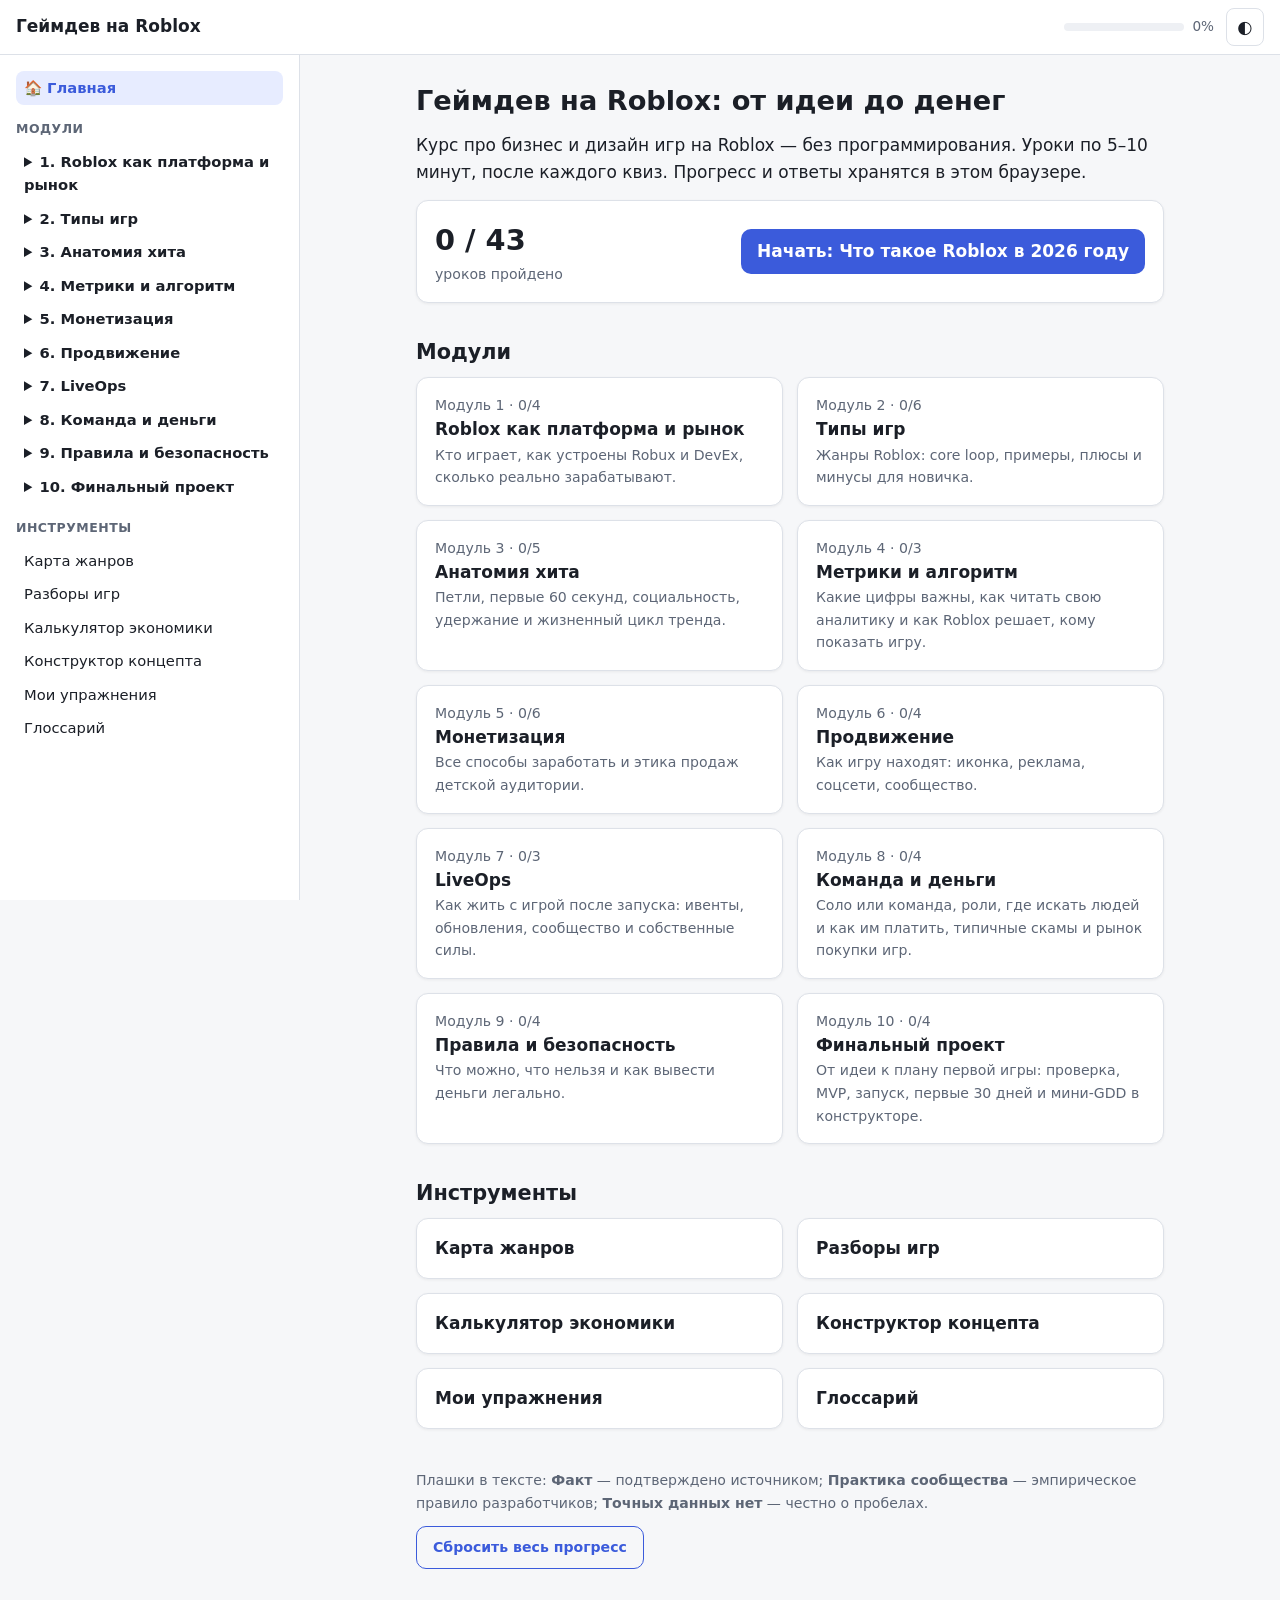
==== index.html @ 08d5ac03 "Курс «Геймдев на Roblox: от идеи до денег» 10 модулей, 43 урока с квизами, упражнения «Сыграй и разб" ====
<!doctype html>
<html lang="ru">
<head>
<meta charset="utf-8">
<meta name="viewport" content="width=device-width, initial-scale=1">
<title>Геймдев на Roblox: от идеи до денег</title>
<link rel="stylesheet" href="style.css">
<script>
  // Тема применяется до отрисовки, чтобы не мигало
  try { var t = JSON.parse(localStorage.getItem('rbx-course-v1') || '{}').theme; if (t) document.documentElement.dataset.theme = t; } catch (e) {}
  window.COURSE = { modules: [], glossary: [], games: [], genres: [] };
</script>
</head>
<body>
<header class="top">
  <button class="icon-btn" id="menu-btn" aria-label="Меню">☰</button>
  <a href="#/" class="brand">Геймдев на Roblox</a>
  <div class="top-progress" title="Пройдено уроков"><div class="bar"><i id="top-bar"></i></div><span id="top-pct">0%</span></div>
  <button class="icon-btn" id="theme-btn" aria-label="Сменить тему">◐</button>
</header>
<div class="layout">
  <nav id="sidebar" class="sidebar" aria-label="Содержание"></nav>
  <main id="app" class="main" tabindex="-1"></main>
</div>
<div id="gl-pop" class="gl-pop" role="tooltip" hidden></div>

<!-- Контент: порядок подключения = порядок модулей -->
<script src="content/glossary.js"></script>
<script src="content/genres.js"></script>
<script src="content/games.js"></script>
<script src="content/m01.js"></script>
<script src="content/m02.js"></script>
<script src="content/m03.js"></script>
<script src="content/m04.js"></script>
<script src="content/m05.js"></script>
<script src="content/m06.js"></script>
<script src="content/m07.js"></script>
<script src="content/m08.js"></script>
<script src="content/m09.js"></script>
<script src="content/m10.js"></script>

<script src="tools.js"></script>
<script src="app.js"></script>
</body>
</html>
---- style.css ----
:root {
  --bg: #f6f7f9; --surface: #fff; --surface-2: #eef0f4; --text: #1b1f27; --muted: #5d6676;
  --border: #dde1e8; --accent: #3b5bdb; --accent-soft: #e7ecff; --ok: #2b8a3e; --ok-soft: #e6f4ea;
  --bad: #c92a2a; --bad-soft: #fdecec; --warn: #b26a00; --warn-soft: #fff4e0;
  --practice: #7048e8; --practice-soft: #f0ebff; --radius: 12px; --shadow: 0 1px 3px rgba(0,0,0,.06);
}
:root[data-theme="dark"] {
  --bg: #12151b; --surface: #1a1e26; --surface-2: #232834; --text: #e6e9ef; --muted: #9aa3b2;
  --border: #2e3442; --accent: #7c95ff; --accent-soft: #232c4d; --ok: #69db7c; --ok-soft: #1c3324;
  --bad: #ff8787; --bad-soft: #3a1f22; --warn: #ffc078; --warn-soft: #3a2c17;
  --practice: #b197fc; --practice-soft: #2a2342; --shadow: none;
}
@media (prefers-color-scheme: dark) {
  :root:not([data-theme="light"]) {
    --bg: #12151b; --surface: #1a1e26; --surface-2: #232834; --text: #e6e9ef; --muted: #9aa3b2;
    --border: #2e3442; --accent: #7c95ff; --accent-soft: #232c4d; --ok: #69db7c; --ok-soft: #1c3324;
    --bad: #ff8787; --bad-soft: #3a1f22; --warn: #ffc078; --warn-soft: #3a2c17;
    --practice: #b197fc; --practice-soft: #2a2342; --shadow: none;
  }
}

* { box-sizing: border-box; }
html { -webkit-text-size-adjust: 100%; }
body { margin: 0; background: var(--bg); color: var(--text); font: 17px/1.6 system-ui, -apple-system, "Segoe UI", Roboto, sans-serif; }
a { color: var(--accent); }
h1, h2, h3 { line-height: 1.25; }
h1 { font-size: 1.7rem; margin: .2em 0 .5em; }
h2 { font-size: 1.3rem; margin: 1.8em 0 .5em; }
h3 { font-size: 1.08rem; margin: 1.4em 0 .4em; }
p { margin: .6em 0; }
button, input, select, textarea { font: inherit; color: inherit; }

/* Шапка */
.top { position: sticky; top: 0; z-index: 20; display: flex; align-items: center; gap: 12px; padding: 8px 16px; background: var(--surface); border-bottom: 1px solid var(--border); }
.brand { font-weight: 700; color: var(--text); text-decoration: none; white-space: nowrap; }
.top-progress { margin-left: auto; display: flex; align-items: center; gap: 8px; font-size: .85rem; color: var(--muted); }
.bar { width: 120px; height: 8px; background: var(--surface-2); border-radius: 99px; overflow: hidden; }
.bar i { display: block; height: 100%; width: 0; background: var(--accent); transition: width .3s; }
.icon-btn { background: none; border: 1px solid var(--border); border-radius: 8px; width: 38px; height: 38px; cursor: pointer; font-size: 1.1rem; }

/* Раскладка */
.layout { display: flex; }
.sidebar { width: 300px; flex-shrink: 0; height: calc(100vh - 55px); position: sticky; top: 55px; overflow-y: auto; padding: 16px; border-right: 1px solid var(--border); background: var(--surface); font-size: .92rem; }
.main { flex: 1; min-width: 0; max-width: 780px; margin: 0 auto; padding: 24px 16px 80px; outline: none; }
.main.wide { max-width: 1100px; }
#menu-btn { display: none; }
@media (max-width: 900px) {
  #menu-btn { display: block; }
  .sidebar { position: fixed; left: 0; top: 55px; z-index: 15; transform: translateX(-100%); transition: transform .2s; box-shadow: 0 0 40px rgba(0,0,0,.2); }
  .sidebar.open { transform: none; }
  .bar { width: 60px; }
  .brand { font-size: .95rem; }
}

/* Навигация */
.nav-group { margin-bottom: 14px; }
.nav-group > .nav-title { font-weight: 600; font-size: .78rem; text-transform: uppercase; letter-spacing: .04em; color: var(--muted); margin: 0 0 6px; }
.sidebar a { display: flex; gap: 8px; padding: 5px 8px; border-radius: 8px; color: var(--text); text-decoration: none; }
.sidebar a:hover { background: var(--surface-2); }
.sidebar a.active { background: var(--accent-soft); color: var(--accent); font-weight: 600; }
.sidebar a.soon { color: var(--muted); }
.sidebar details summary { cursor: pointer; padding: 5px 8px; border-radius: 8px; font-weight: 600; }
.sidebar details summary:hover { background: var(--surface-2); }
.sidebar details > div { padding-left: 10px; }
.check { width: 1.1em; flex-shrink: 0; color: var(--ok); }

/* Карточки и блоки */
.card { background: var(--surface); border: 1px solid var(--border); border-radius: var(--radius); padding: 16px 18px; margin: 14px 0; box-shadow: var(--shadow); }
.grid { display: grid; grid-template-columns: repeat(auto-fill, minmax(260px, 1fr)); gap: 14px; }
.grid .card { margin: 0; }
.muted { color: var(--muted); }
.small { font-size: .88rem; }
.pill { text-decoration: none; display: inline-block; padding: 1px 9px; border-radius: 99px; background: var(--surface-2); font-size: .8rem; color: var(--muted); margin: 2px 4px 2px 0; }
.pill.on { background: var(--accent); color: #fff; }
.btn { display: inline-block; background: var(--accent); color: #fff; border: 0; border-radius: 10px; padding: 9px 16px; cursor: pointer; text-decoration: none; font-weight: 600; }
.btn.ghost { background: transparent; color: var(--accent); border: 1px solid var(--accent); }
.btn:disabled { opacity: .45; cursor: default; }
.row { display: flex; gap: 10px; flex-wrap: wrap; align-items: center; }
.spacer { flex: 1; }

/* Плашки внутри уроков */
.note { border-left: 4px solid var(--accent); background: var(--accent-soft); border-radius: 0 10px 10px 0; padding: 10px 14px; margin: 14px 0; }
.note::before { display: block; font-weight: 700; font-size: .78rem; text-transform: uppercase; letter-spacing: .04em; margin-bottom: 2px; }
.note.fact::before { content: "Факт"; color: var(--accent); }
.note.practice { border-color: var(--practice); background: var(--practice-soft); }
.note.practice::before { content: "Практика сообщества"; color: var(--practice); }
.note.opinion { border-color: var(--practice); background: var(--practice-soft); }
.note.opinion::before { content: "Мнение автора курса"; color: var(--practice); }
.note.warn { border-color: var(--warn); background: var(--warn-soft); }
.note.warn::before { content: "Важно"; color: var(--warn); }
.note.ru { border-color: var(--bad); background: var(--bad-soft); }
.note.ru::before { content: "Для России"; color: var(--bad); }
.note.unknown { border-color: var(--muted); background: var(--surface-2); }
.note.unknown::before { content: "Точных данных нет"; color: var(--muted); }

/* Таблицы */
.table-wrap { overflow-x: auto; margin: 14px 0; border: 1px solid var(--border); border-radius: var(--radius); }
table { border-collapse: collapse; width: 100%; font-size: .92rem; background: var(--surface); }
th, td { padding: 8px 10px; text-align: left; border-bottom: 1px solid var(--border); vertical-align: top; }
th { background: var(--surface-2); font-weight: 600; white-space: nowrap; }
tr:last-child td { border-bottom: 0; }
th.sortable { cursor: pointer; user-select: none; }
th.sortable::after { content: " ↕"; color: var(--muted); font-size: .8em; }

/* Схема-поток */
.flow { display: flex; flex-wrap: wrap; align-items: center; gap: 6px; margin: 14px 0; }
.flow > span { background: var(--surface); border: 1px solid var(--border); border-radius: 10px; padding: 6px 12px; font-size: .92rem; }
.flow > b { color: var(--muted); font-weight: 400; }
.flow.loop::after { content: "↺ и снова"; color: var(--accent); font-size: .85rem; }

/* Столбики (простые диаграммы) */
.bars { margin: 14px 0; }
.bars .b { display: grid; grid-template-columns: 9em 1fr 4.5em; gap: 8px; align-items: center; font-size: .9rem; margin: 5px 0; }
.bars .b div { height: 14px; background: var(--surface-2); border-radius: 99px; overflow: hidden; }
.bars .b div i { display: block; height: 100%; background: var(--accent); }
.bars .b span:last-child { text-align: right; font-variant-numeric: tabular-nums; }

/* Урок */
.crumbs { font-size: .85rem; color: var(--muted); }
.crumbs a { color: var(--muted); }
.meta { font-size: .85rem; color: var(--muted); margin-bottom: 18px; }
.summary { border: 2px solid var(--ok); background: var(--ok-soft); border-radius: var(--radius); padding: 12px 18px; margin: 28px 0; }
.summary h2 { margin-top: .3em; font-size: 1.1rem; }
.summary ul { margin: 0; padding-left: 1.2em; }
.sources { font-size: .88rem; }
.sources ol { padding-left: 1.3em; }
.sources li { margin: 3px 0; word-break: break-word; }
.lesson-nav { display: flex; justify-content: space-between; gap: 10px; margin-top: 30px; flex-wrap: wrap; }
.done-box { text-align: center; margin: 24px 0; }

/* Квиз */
.quiz .q { margin: 18px 0; }
.quiz .q > p { font-weight: 600; }
.opt { display: block; width: 100%; text-align: left; background: var(--surface); border: 1px solid var(--border); border-radius: 10px; padding: 9px 12px; margin: 6px 0; cursor: pointer; }
.opt:hover:not(:disabled) { border-color: var(--accent); }
.opt:disabled { cursor: default; }
.opt.right { border-color: var(--ok); background: var(--ok-soft); }
.opt.wrong { border-color: var(--bad); background: var(--bad-soft); }
.opt .why { display: block; font-size: .88rem; color: var(--muted); margin-top: 4px; }
.score { font-weight: 700; }

/* Формы */
label.f { display: block; margin: 14px 0 4px; font-weight: 600; }
.hint { font-size: .85rem; color: var(--muted); margin: 2px 0 6px; }
input[type=text], input[type=number], select, textarea { width: 100%; background: var(--surface); border: 1px solid var(--border); border-radius: 8px; padding: 8px 10px; }
textarea { min-height: 80px; resize: vertical; }
input:focus, select:focus, textarea:focus { outline: 2px solid var(--accent); outline-offset: 0; }
.steps { display: flex; gap: 4px; flex-wrap: wrap; margin: 8px 0 16px; }
.steps button { border: 1px solid var(--border); background: var(--surface); border-radius: 99px; padding: 3px 11px; cursor: pointer; font-size: .85rem; }
.steps button.on { background: var(--accent); color: #fff; border-color: var(--accent); }
.steps button.filled:not(.on) { border-color: var(--ok); color: var(--ok); }

/* Калькулятор */
.calc { display: grid; grid-template-columns: 1fr 1fr; gap: 20px; }
@media (max-width: 760px) { .calc { grid-template-columns: 1fr; } }
.calc .out { position: sticky; top: 70px; align-self: start; }
.big { font-size: 1.8rem; font-weight: 700; font-variant-numeric: tabular-nums; }
.kv { display: flex; justify-content: space-between; gap: 10px; padding: 4px 0; border-bottom: 1px dashed var(--border); font-variant-numeric: tabular-nums; }
.seg { display: inline-flex; border: 1px solid var(--border); border-radius: 10px; overflow: hidden; }
.seg button { border: 0; background: var(--surface); padding: 6px 12px; cursor: pointer; }
.seg button.on { background: var(--accent); color: #fff; }

/* Фильтры */
.filters { display: grid; grid-template-columns: repeat(auto-fill, minmax(170px, 1fr)); gap: 10px; margin: 12px 0; }
.filters label { font-size: .82rem; color: var(--muted); }
.dots { letter-spacing: 1px; color: var(--accent); white-space: nowrap; }

/* Глоссарий */
.gl { background: none; border: 0; padding: 0; color: inherit; border-bottom: 1.5px dotted var(--accent); cursor: help; }
.gl-pop { position: fixed; z-index: 50; max-width: min(340px, calc(100vw - 32px)); background: var(--surface); color: var(--text); border: 1px solid var(--border); border-radius: 10px; padding: 10px 12px; box-shadow: 0 8px 30px rgba(0,0,0,.18); font-size: .9rem; line-height: 1.45; }
.gl-pop b { display: block; margin-bottom: 3px; }
dl.glossary dt { font-weight: 700; margin-top: 14px; }
dl.glossary dd { margin: 2px 0 0; }

/* Карточки игр */
.game h3 { margin: 0 0 4px; }
.game dl { margin: 8px 0 0; font-size: .92rem; }
.game dt { font-weight: 600; color: var(--muted); font-size: .78rem; text-transform: uppercase; letter-spacing: .03em; margin-top: 8px; }
.game dd { margin: 0; }
.genres td:last-child { min-width: 280px; }
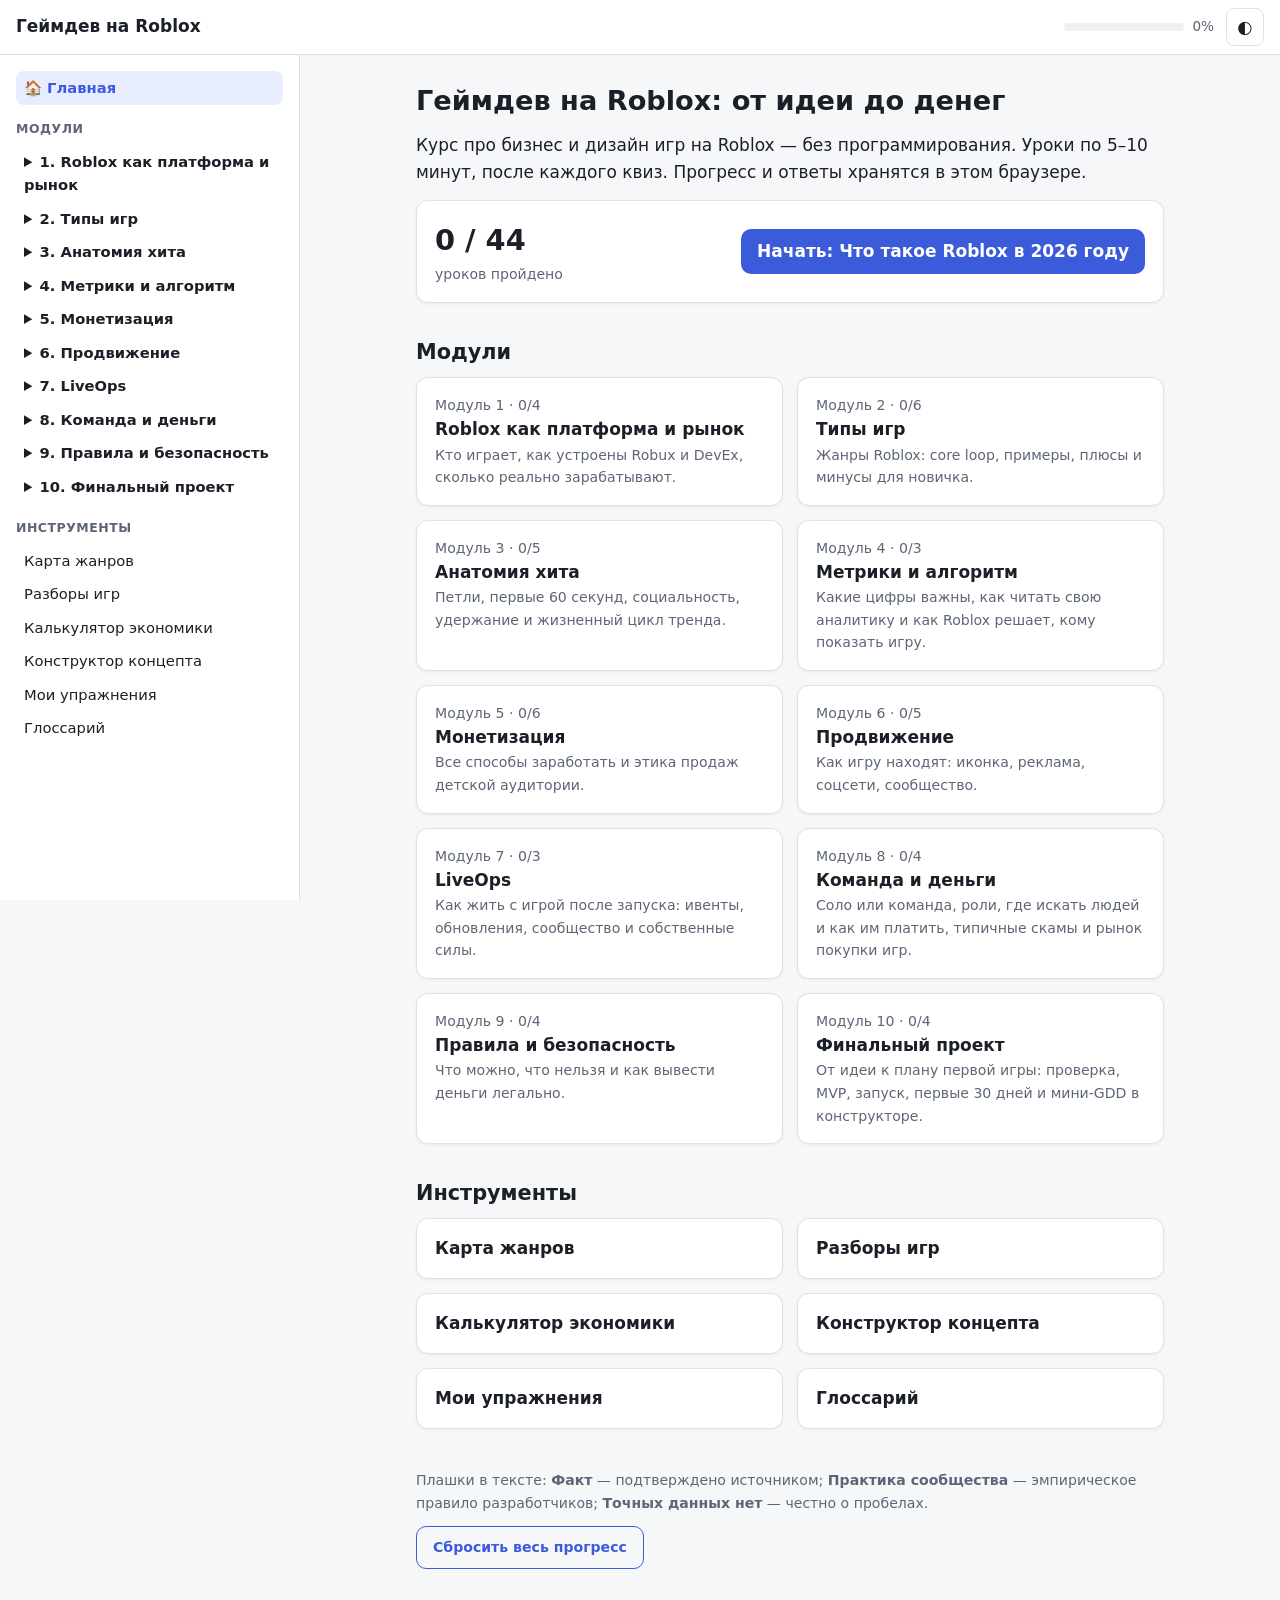
==== commit 91520ac3: "Карта жанров: онлайн по жанрам из чартов Roblox Снимок онлайна 1 515 игр из всех чартов (официальный" ====
--- a/index.html
+++ b/index.html
@@ -28,6 +28,7 @@
 <script src="content/glossary.js"></script>
 <script src="content/genres.js"></script>
 <script src="content/games.js"></script>
+<script src="content/genre-stats.js"></script>
 <script src="content/m01.js"></script>
 <script src="content/m02.js"></script>
 <script src="content/m03.js"></script>
--- a/style.css
+++ b/style.css
@@ -178,3 +178,5 @@
 .game dt { font-weight: 600; color: var(--muted); font-size: .78rem; text-transform: uppercase; letter-spacing: .03em; margin-top: 8px; }
 .game dd { margin: 0; }
 .genres td:last-child { min-width: 280px; }
+.mini { height: 6px; background: var(--surface-2); border-radius: 99px; overflow: hidden; margin: 3px 0; min-width: 90px; }
+.mini i { display: block; height: 100%; background: var(--accent); }
